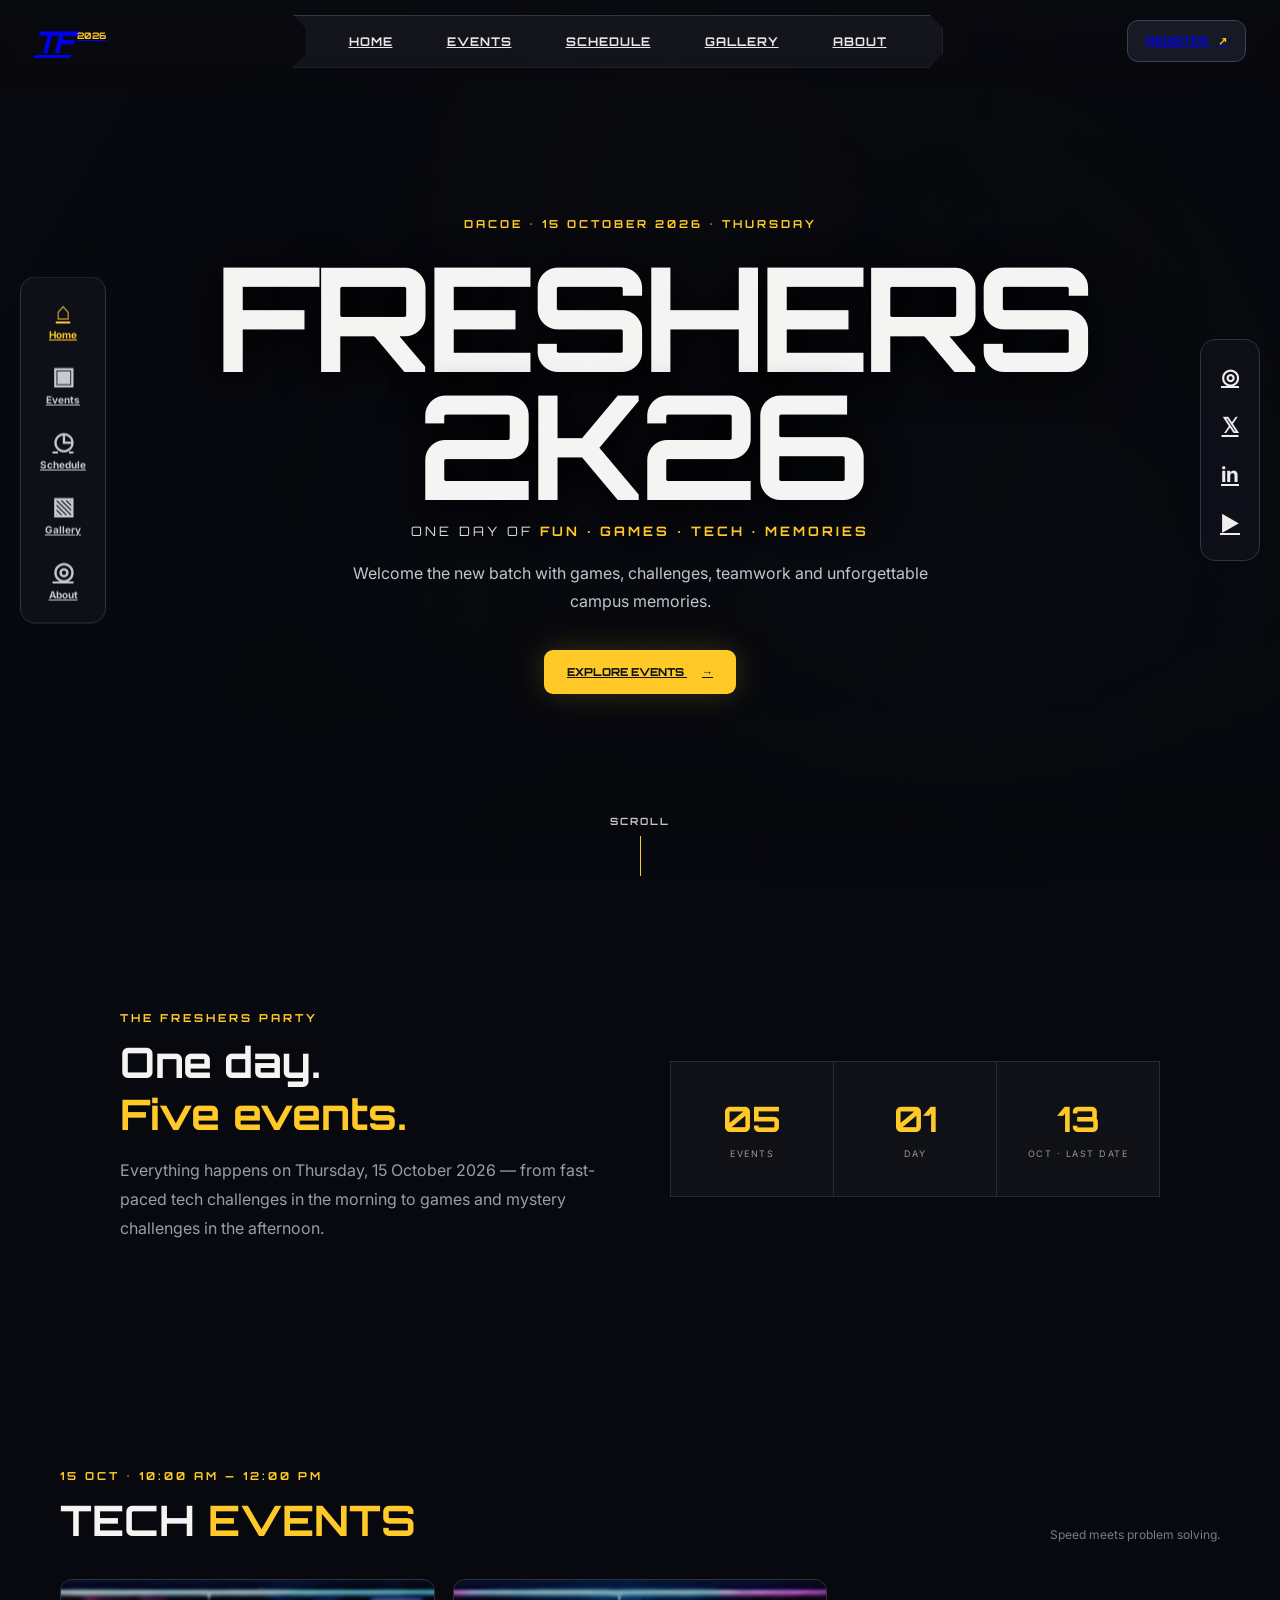
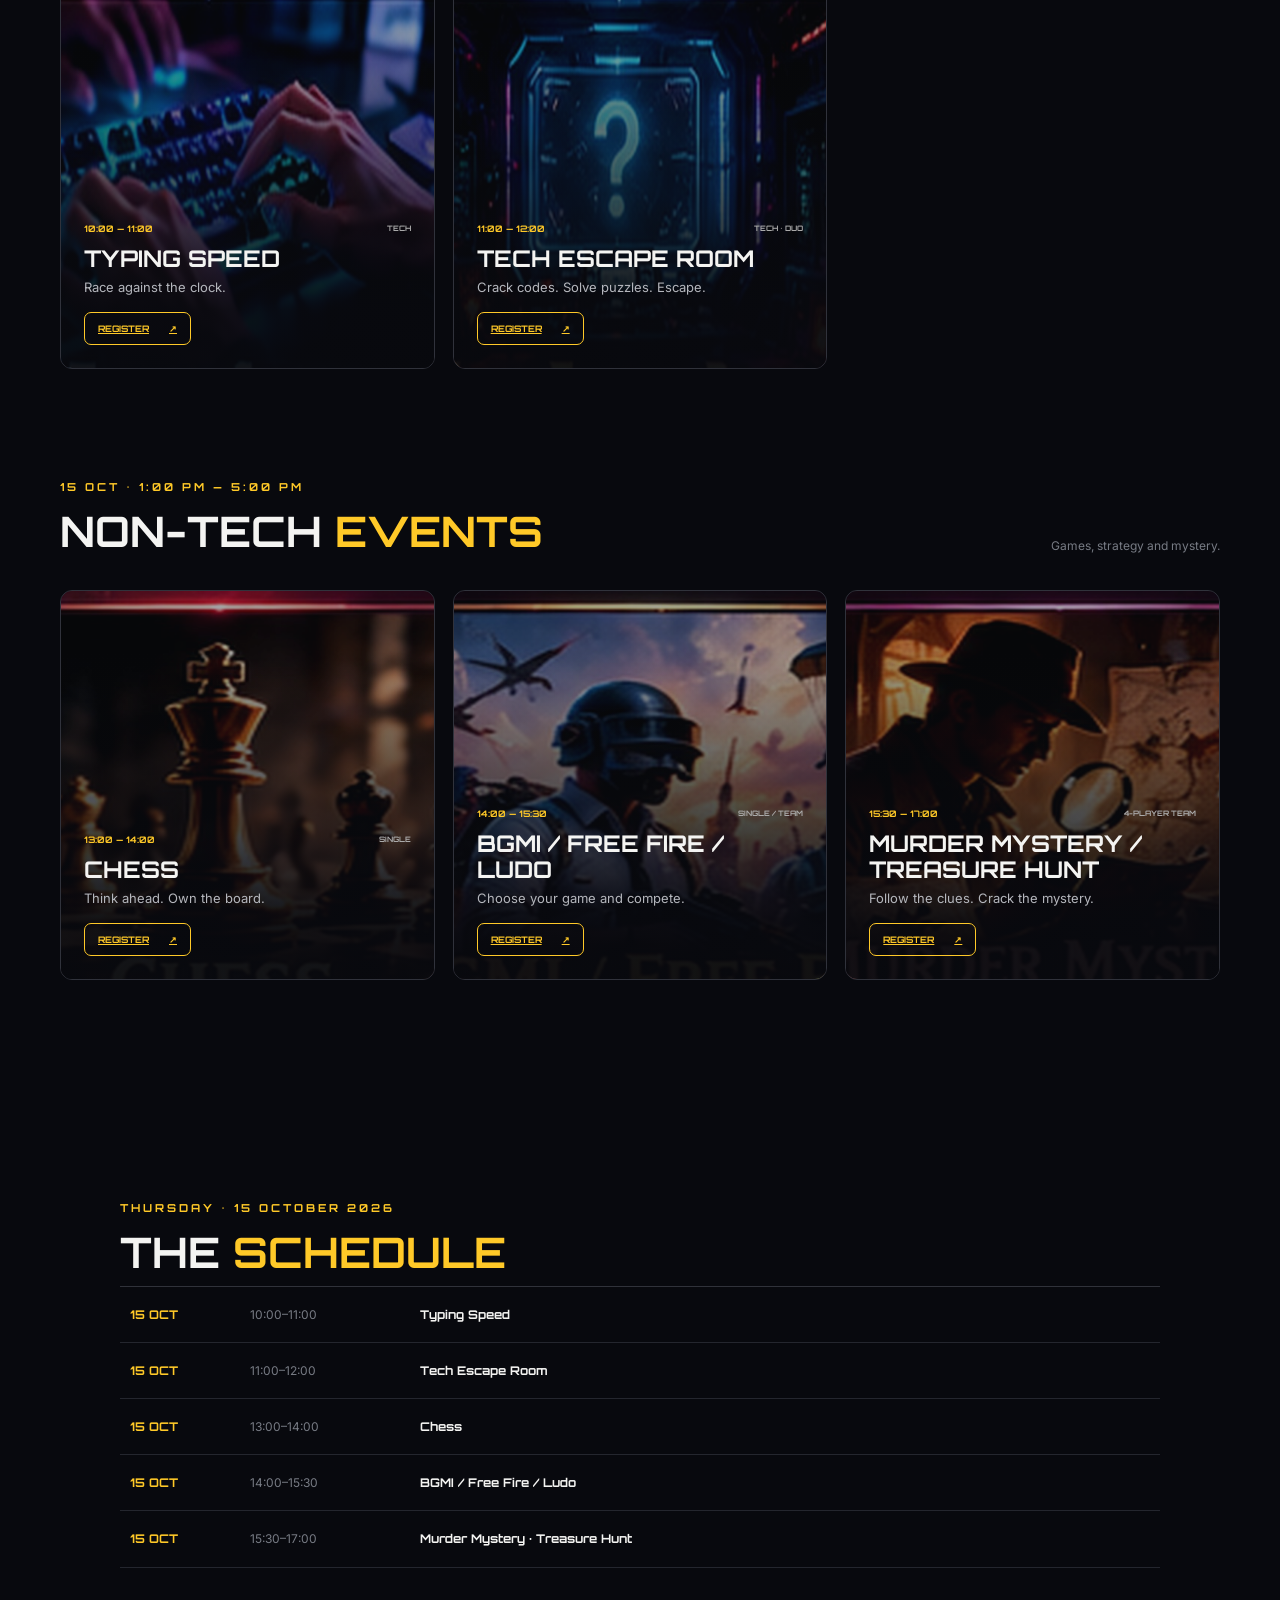
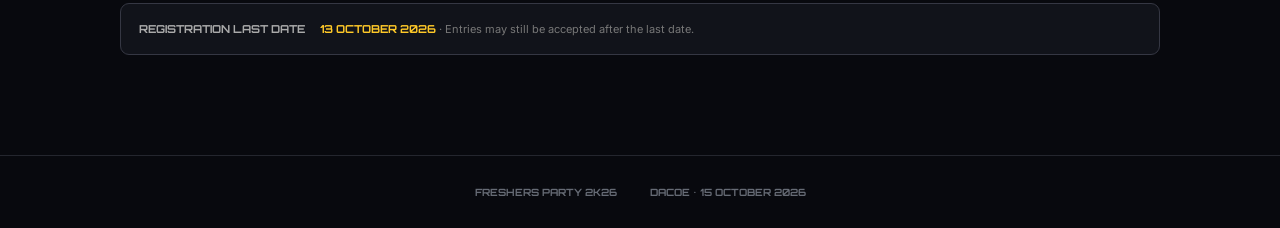
==== register.html @ eb6db500 "Add files via upload" ====
<!DOCTYPE html>
<html lang="en">
<head>
<meta charset="UTF-8"><meta name="viewport" content="width=device-width,initial-scale=1.0">
<title>Freshers Party 2K26 | Registration</title>
<link rel="preconnect" href="https://fonts.googleapis.com">
<link href="https://fonts.googleapis.com/css2?family=Orbitron:wght@500;600;700;800&family=Inter:wght@400;500;600;700;800&display=swap" rel="stylesheet">
<link rel="stylesheet" href="style.css">
</head>
<body class="registration">
<header class="topbar">
  <a class="logo" href="index.html"><span>TF</span><small>2026</small></a>
  <nav class="topnav"><a href="index.html#events">EVENTS</a><a href="index.html#schedule">SCHEDULE</a></nav>
  <a class="signin" href="index.html">← BACK</a>
</header>

<main class="reg-wrap"><div class="reg-panel">
<div class="reg-heading">
  <p class="mini" id="day"></p>
  <h1 id="name">EVENT REGISTRATION</h1>
  <p id="time"></p>
  <div class="last">LAST DATE: <b>13 OCTOBER 2026</b><small>Registration remains open for late entries.</small></div>
</div>

<form id="form">
  <input type="hidden" name="event" id="event">
  <div id="gameWrap"></div>
  <div id="fields"></div>
  <button id="submit" type="submit">SUBMIT REGISTRATION <span>↗</span></button>
  <p id="status"></p>
</form>
</div></main>

<script src="config.js"></script>
<script>
const E = {
  chess:["CHESS","15 OCTOBER 2026 • NON-TECH","1:00 PM – 2:00 PM","single"],
  "bgmi-free-fire-ludo":["BGMI / FREE FIRE / LUDO","15 OCTOBER 2026 • NON-TECH","2:00 PM – 3:30 PM","choice"],
  "murder-mystery-treasure-hunt":["MURDER MYSTERY / TREASURE HUNT","15 OCTOBER 2026 • NON-TECH","3:30 PM – 5:00 PM","team4"],
  "typing-speed":["TYPING SPEED","15 OCTOBER 2026 • TECH","10:00 AM – 11:00 AM","single"],
  "tech-escape-room":["TECH ESCAPE ROOM","15 OCTOBER 2026 • TECH","11:00 AM – 12:00 PM","duo"]
};

const slug = new URLSearchParams(location.search).get("event");
const x = E[slug];
if(!x) location.href="index.html";

document.getElementById("name").textContent=x[0];
document.getElementById("day").textContent=x[1];
document.getElementById("time").textContent=x[2];
document.getElementById("event").value=x[0];

const fields=document.getElementById("fields");
const gameWrap=document.getElementById("gameWrap");

function label(text,name,type="text",placeholder=""){
  return `<label>${text}<input name="${name}" type="${type}" ${placeholder?`placeholder="${placeholder}"`:""} required></label>`;
}

function renderSingle(){
  fields.innerHTML=`
    <div class="form-row">
      ${label("PARTICIPANT NAME","participantName")}
      ${label("GMAIL","participantEmail","email","name@gmail.com")}
    </div>
    ${label("MOBILE NUMBER","mobile","tel","10-digit mobile number")}
    <p class="form-note">This is a <b>single-player event</b>. Only one participant is required.</p>`;
}

function renderDuo(){
  fields.innerHTML=`
    ${label("TEAM NAME","teamName")}
    <div class="member-title">PLAYER 1</div>
    <div class="form-row">${label("PLAYER 1 NAME","player1Name")}${label("PLAYER 1 GMAIL","player1Email","email","name@gmail.com")}</div>
    <div class="member-title">PLAYER 2</div>
    <div class="form-row">${label("PLAYER 2 NAME","player2Name")}${label("PLAYER 2 GMAIL","player2Email","email","name@gmail.com")}</div>
    ${label("CAPTAIN MOBILE NUMBER","mobile","tel","10-digit mobile number")}
    <p class="form-note">This is a <b>2-player duo event</b>. Enter both players before submitting.</p>`;
}

function renderTeam4(){
  let members="";
  for(let i=1;i<=4;i++){
    members+=`<div class="member-title">PLAYER ${i}</div><div class="form-row">
      ${label(`PLAYER ${i} NAME`,`player${i}Name`)}
      ${label(`PLAYER ${i} GMAIL`,`player${i}Email`,"email","name@gmail.com")}
    </div>`;
  }
  fields.innerHTML=`
    ${label("TEAM / SQUAD NAME","teamName")}
    ${members}
    ${label("CAPTAIN MOBILE NUMBER","mobile","tel","10-digit mobile number")}
    <p class="form-note">This is a <b>4-player team event</b>. Enter all four players before submitting.</p>`;
}

function renderGameChoice(){
  gameWrap.innerHTML=`
    <label>CHOOSE GAME
      <select id="gameChoice" name="gameChoice" required>
        <option value="">Select your game</option>
        <option value="LUDO">LUDO — Single Player</option>
        <option value="BGMI">BGMI — 4 Player Team</option>
        <option value="FREE FIRE">FREE FIRE — 4 Player Team</option>
      </select>
    </label>`;
  fields.innerHTML=`<p class="form-note">Choose <b>Ludo</b> for a single-player registration, or <b>BGMI / Free Fire</b> for a 4-player team.</p>`;
  document.getElementById("gameChoice").addEventListener("change", e=>{
    const v=e.target.value;
    if(v==="LUDO"){
      document.getElementById("event").value="LUDO";
      renderSingle();
    }else if(v==="BGMI" || v==="FREE FIRE"){
      document.getElementById("event").value=v;
      renderTeam4();
    }else{
      document.getElementById("event").value=x[0];
      fields.innerHTML="";
    }
  });
}

if(x[3]==="single") renderSingle();
else if(x[3]==="duo") renderDuo();
else if(x[3]==="team4") renderTeam4();
else renderGameChoice();

function getMobile(){
  return document.getElementById("fields").querySelector('[name="mobile"]');
}

document.getElementById("form").addEventListener("input",e=>{
  if(e.target.name==="mobile") e.target.value=e.target.value.replace(/\D/g,"").slice(0,10);
});

document.getElementById("form").addEventListener("submit",async e=>{
  e.preventDefault();
  const form=e.currentTarget, status=document.getElementById("status");
  const mobile=getMobile();

  if(!mobile || !/^[6-9]\d{9}$/.test(mobile.value)){
    status.textContent="Enter a valid 10-digit Indian mobile number.";
    status.className="err"; return;
  }

  if(!CONFIG.GOOGLE_SCRIPT_URL || CONFIG.GOOGLE_SCRIPT_URL.includes("PASTE_")){
    status.textContent="Connect the Google Sheet backend in config.js first.";
    status.className="err"; return;
  }

  const submit=document.getElementById("submit");
  submit.disabled=true; submit.textContent="SUBMITTING...";

  try{
    const payload=Object.fromEntries(new FormData(form).entries());
    delete payload.gameChoice;

    const response=await fetch(CONFIG.GOOGLE_SCRIPT_URL,{
      method:"POST",
      body:JSON.stringify(payload),
      headers:{"Content-Type":"text/plain;charset=utf-8"}
    });

    const result=await response.json();
    if(!result.ok) throw Error(result.message||"Submission failed");

    status.textContent="Registration submitted successfully.";
    status.className="ok";
    form.reset();
    document.getElementById("event").value=x[0];
    if(x[3]==="choice") renderGameChoice();
  }catch(err){
    status.textContent="Submission failed. Please try again.";
    status.className="err";
  }finally{
    submit.disabled=false;
    submit.innerHTML='SUBMIT REGISTRATION <span>↗</span>';
  }
});
</script>
</body>
</html>
---- style.css ----
*{box-sizing:border-box}html{scroll-behavior:smooth}body{margin:0;background:#08090e;color:#f4f4f2;font-family:Inter,Arial,sans-serif;overflow-x:hidden}.bg-glow{position:fixed;inset:0;pointer-events:none;background:radial-gradient(circle at 50% 10%,rgba(255,196,40,.08),transparent 35%),radial-gradient(circle at 80% 70%,rgba(0,211,255,.06),transparent 30%)}.topbar{height:82px;position:fixed;z-index:20;top:0;left:0;right:0;display:flex;align-items:center;justify-content:space-between;padding:0 34px;background:linear-gradient(#090a0fdd,transparent);backdrop-filter:blur(8px)}.logo{width:74px;display:flex;align-items:center;gap:6px;font-family:Orbitron;font-weight:800;font-size:30px;font-style:italic}.logo span{letter-spacing:-4px}.logo small{font-size:9px;color:#ffc928;font-style:normal;align-self:flex-start;margin-top:7px}.topnav{display:flex;gap:0;padding:0 28px;background:#161720dd;border:1px solid #343542;clip-path:polygon(0 0,98% 0,100% 25%,100% 75%,98% 100%,0 100%,2% 75%,2% 25%)}.topnav a{padding:18px 27px;font-family:Orbitron;font-size:12px;font-weight:700;letter-spacing:1px;color:#e8e8e6}.topnav a:hover{color:#ffc928}.signin{border:1px solid #3d4150;background:#171924;border-radius:11px;padding:13px 18px;font-family:Orbitron;font-size:11px;font-weight:700}.signin b{color:#ffc928;margin-left:7px}.side-nav,.social-nav{position:fixed;z-index:18;top:50%;transform:translateY(-50%);background:#10111adb;border:1px solid #303340;border-radius:15px;backdrop-filter:blur(12px)}.side-nav{left:20px;width:86px;padding:10px 0}.side-nav a{display:flex;flex-direction:column;align-items:center;gap:5px;padding:12px 5px;color:#c9cad0;font-size:10px;font-weight:700}.side-nav i{font-style:normal;font-size:24px;line-height:1}.side-nav a:hover,.side-nav .active{color:#ffc928}.social-nav{right:20px;width:60px;padding:12px 0}.social-nav a{display:block;text-align:center;padding:12px 0;color:#eee;font-size:21px;font-weight:700}.social-nav a:hover{color:#ffc928}.hero{height:100vh;min-height:700px;position:relative;display:flex;align-items:center;justify-content:center;background:linear-gradient(120deg,#08090e 8%,rgba(8,9,14,.62)),url("https://images.pexels.com/photos/325185/pexels-photo-325185.jpeg?auto=compress&cs=tinysrgb&w=2000") center/cover fixed}.hero:after{content:"";position:absolute;inset:0;background:linear-gradient(transparent 70%,#08090e),radial-gradient(circle at 50% 45%,transparent 10%,#08090eaa 80%)}.hero-content{position:relative;z-index:2;text-align:center;max-width:900px;padding:40px 25px}.mini{font-family:Orbitron;font-size:11px;letter-spacing:3px;color:#ffc928;font-weight:700}.hero h1{font-family:Orbitron;font-size:clamp(60px,12vw,145px);line-height:.88;letter-spacing:-7px;margin:22px 0 15px;text-shadow:0 8px 40px #000}.hero h1 span{color:#ffc928}.hero-sub{font-family:Orbitron;letter-spacing:3px;font-size:13px;color:#d8d9de}.hero-sub b{color:#ffc928}.hero-copy{max-width:610px;margin:20px auto;color:#c3c5ca;line-height:1.7}.hero-btn{display:inline-block;margin-top:15px;background:#ffc928;color:#111;padding:15px 23px;border-radius:9px;font-family:Orbitron;font-size:11px;font-weight:800;box-shadow:0 0 30px #ffc92833}.hero-btn span{margin-left:15px}.scroll{position:absolute;z-index:3;bottom:24px;left:50%;transform:translateX(-50%);font:700 10px Orbitron;letter-spacing:2px;color:#c5c6c9}.scroll span{display:block;width:1px;height:40px;background:#ffc928;margin:9px auto 0}.intro{max-width:1100px;margin:auto;padding:100px 30px;display:grid;grid-template-columns:1fr 1fr;gap:60px;align-items:center}.intro h2,.schedule h2,.section-title h2{font-family:Orbitron;font-size:42px;margin:8px 0}.intro h2 span,.schedule h2 span,.section-title h2 span{color:#ffc928}.intro p:not(.mini){color:#999da7;line-height:1.8;max-width:500px}.stats{display:grid;grid-template-columns:repeat(3,1fr);gap:1px;background:#292b34;border:1px solid #292b34}.stats div{background:#101117;padding:35px 15px;text-align:center}.stats strong{display:block;font:700 35px Orbitron;color:#ffc928}.stats span{font-size:9px;letter-spacing:1.5px;color:#999}.events-section{max-width:1220px;margin:auto;padding:40px 30px 110px}.section-title{display:flex;justify-content:space-between;align-items:end;margin:60px 0 25px}.section-title>p{color:#777b84;font-size:12px}.event-grid{display:grid;grid-template-columns:repeat(3,1fr);gap:18px}.event{min-height:390px;position:relative;overflow:hidden;border:1px solid #30323b;background:#12131a;border-radius:12px}.event.wide{grid-column:span 1}.event img{position:absolute;inset:0;width:100%;height:100%;object-fit:cover;opacity:.62;transition:.5s}.event:after{content:"";position:absolute;inset:0;background:linear-gradient(transparent 15%,#08090eee 85%)}.event:hover img{transform:scale(1.08);opacity:.8}.event-info{position:absolute;z-index:2;left:0;right:0;bottom:0;padding:23px}.event-info>div{display:flex;justify-content:space-between;color:#ffc928;font:700 9px Orbitron}.event-info small{color:#aaa}.event h3{font:700 23px Orbitron;margin:12px 0 7px}.event p{margin:0 0 17px;color:#b5b7bd;font-size:13px}.event a{display:inline-flex;align-items:center;gap:20px;border:1px solid #ffc928;color:#ffc928;padding:10px 13px;border-radius:7px;font:700 9px Orbitron}.event a:hover{background:#ffc928;color:#111}.tech-title{margin-top:100px}.tech-grid .event{border-color:#254d58}.schedule{padding:100px 30px;max-width:1100px;margin:auto}.timeline{border-top:1px solid #30323a}.timeline div{display:grid;grid-template-columns:120px 170px 1fr;padding:20px 10px;border-bottom:1px solid #24262e}.timeline strong{color:#ffc928;font:700 12px Orbitron}.timeline span{color:#777b84;font-size:12px}.timeline b{font-family:Orbitron;font-size:12px}.deadline{margin-top:35px;border:1px solid #353743;background:#11131a;padding:18px;font:700 11px Orbitron;color:#aaa;border-radius:9px}.deadline strong{color:#ffc928;margin-left:12px}.deadline small{font:400 11px Inter;color:#777}.registration{background:radial-gradient(circle at 50% 0,#1c1b17,#08090e 45%)}.reg-wrap{min-height:100vh;display:flex;align-items:center;justify-content:center;padding:120px 25px 60px}.reg-panel{width:min(900px,100%);border:1px solid #343640;background:#11131aee;border-radius:18px;box-shadow:0 25px 100px #0008;overflow:hidden}.reg-heading{padding:38px;border-bottom:1px solid #292b34;background:linear-gradient(120deg,#17181f,#101116)}.reg-heading h1{font:700 clamp(28px,5vw,48px) Orbitron;margin:10px 0}.reg-heading>p:not(.mini){color:#999da7}.last{display:inline-block;border:1px solid #444650;padding:13px;border-radius:8px;font:700 10px Orbitron;color:#aaa}.last b{color:#ffc928}.last small{display:block;margin-top:7px;font:400 11px Inter}.registration form{padding:35px}.form-row{display:grid;grid-template-columns:1fr 1fr;gap:18px}label{display:block;font:700 10px Orbitron;letter-spacing:.5px;color:#c7c8cc;margin-bottom:18px}input{display:block;width:100%;margin-top:9px;background:#090a0f;border:1px solid #353741;color:#fff;padding:15px;border-radius:8px;outline:none;font:500 14px Inter}input:focus{border-color:#ffc928;box-shadow:0 0 0 3px #ffc92815}button{width:100%;border:0;background:#ffc928;color:#111;padding:16px;border-radius:8px;font:800 11px Orbitron;cursor:pointer}button span{margin-left:20px}#status{min-height:18px;font-size:13px}.ok{color:#7be28c}.err{color:#ff7272}footer{border-top:1px solid #24262e;padding:30px;text-align:center;color:#666b75;font:700 10px Orbitron}footer span{margin-left:30px}@media(max-width:900px){.topnav{display:none}.side-nav{left:10px}.social-nav{right:10px}.event-grid{grid-template-columns:1fr 1fr}.intro{grid-template-columns:1fr}.hero{background-attachment:scroll}}@media(max-width:620px){.topbar{padding:0 15px}.side-nav,.social-nav{display:none}.hero{min-height:650px}.hero h1{letter-spacing:-3px}.events-section,.schedule{padding-left:18px;padding-right:18px}.event-grid{grid-template-columns:1fr}.section-title{display:block}.section-title>p{margin-top:10px}.timeline div{grid-template-columns:1fr;gap:7px}.form-row{grid-template-columns:1fr}.registration form,.reg-heading{padding:25px 20px}.intro{padding:70px 22px}.stats{grid-template-columns:1fr}.stats div{padding:20px}.signin{padding:10px;font-size:9px}}
.gallery-section{max-width:1100px;margin:auto;padding:80px 30px 30px}.gallery-section h2{font-family:Orbitron;font-size:42px;margin:8px 0 25px}.gallery-section h2 span{color:#ffc928}.gallery-section img{width:100%;display:block;border:1px solid #343640;border-radius:16px;box-shadow:0 25px 80px #0009}.gallery-section img:hover{filter:saturate(1.12);transform:translateY(-3px);transition:.3s}@media(max-width:620px){.gallery-section{padding:60px 18px 20px}.gallery-section h2{font-size:30px}}

.form-note{margin:-4px 0 20px;color:#777b84;font-size:12px}.form-note b{color:#ffc928}.member-title{font:700 10px Orbitron;letter-spacing:1px;color:#ffc928;border-top:1px solid #292b34;padding:16px 0 10px;margin-top:4px}

select{
  display:block;width:100%;margin-top:9px;background:#090a0f;border:1px solid #353741;
  color:#fff;padding:15px;border-radius:8px;outline:none;font:500 14px Inter;
}
select:focus{border-color:#ffc928;box-shadow:0 0 0 3px #ffc92815}
.event h3{line-height:1.15}
@media(min-width:901px){
  .events-section>.event-grid:first-of-type{grid-template-columns:repeat(2,1fr);max-width:820px;margin:auto}
}
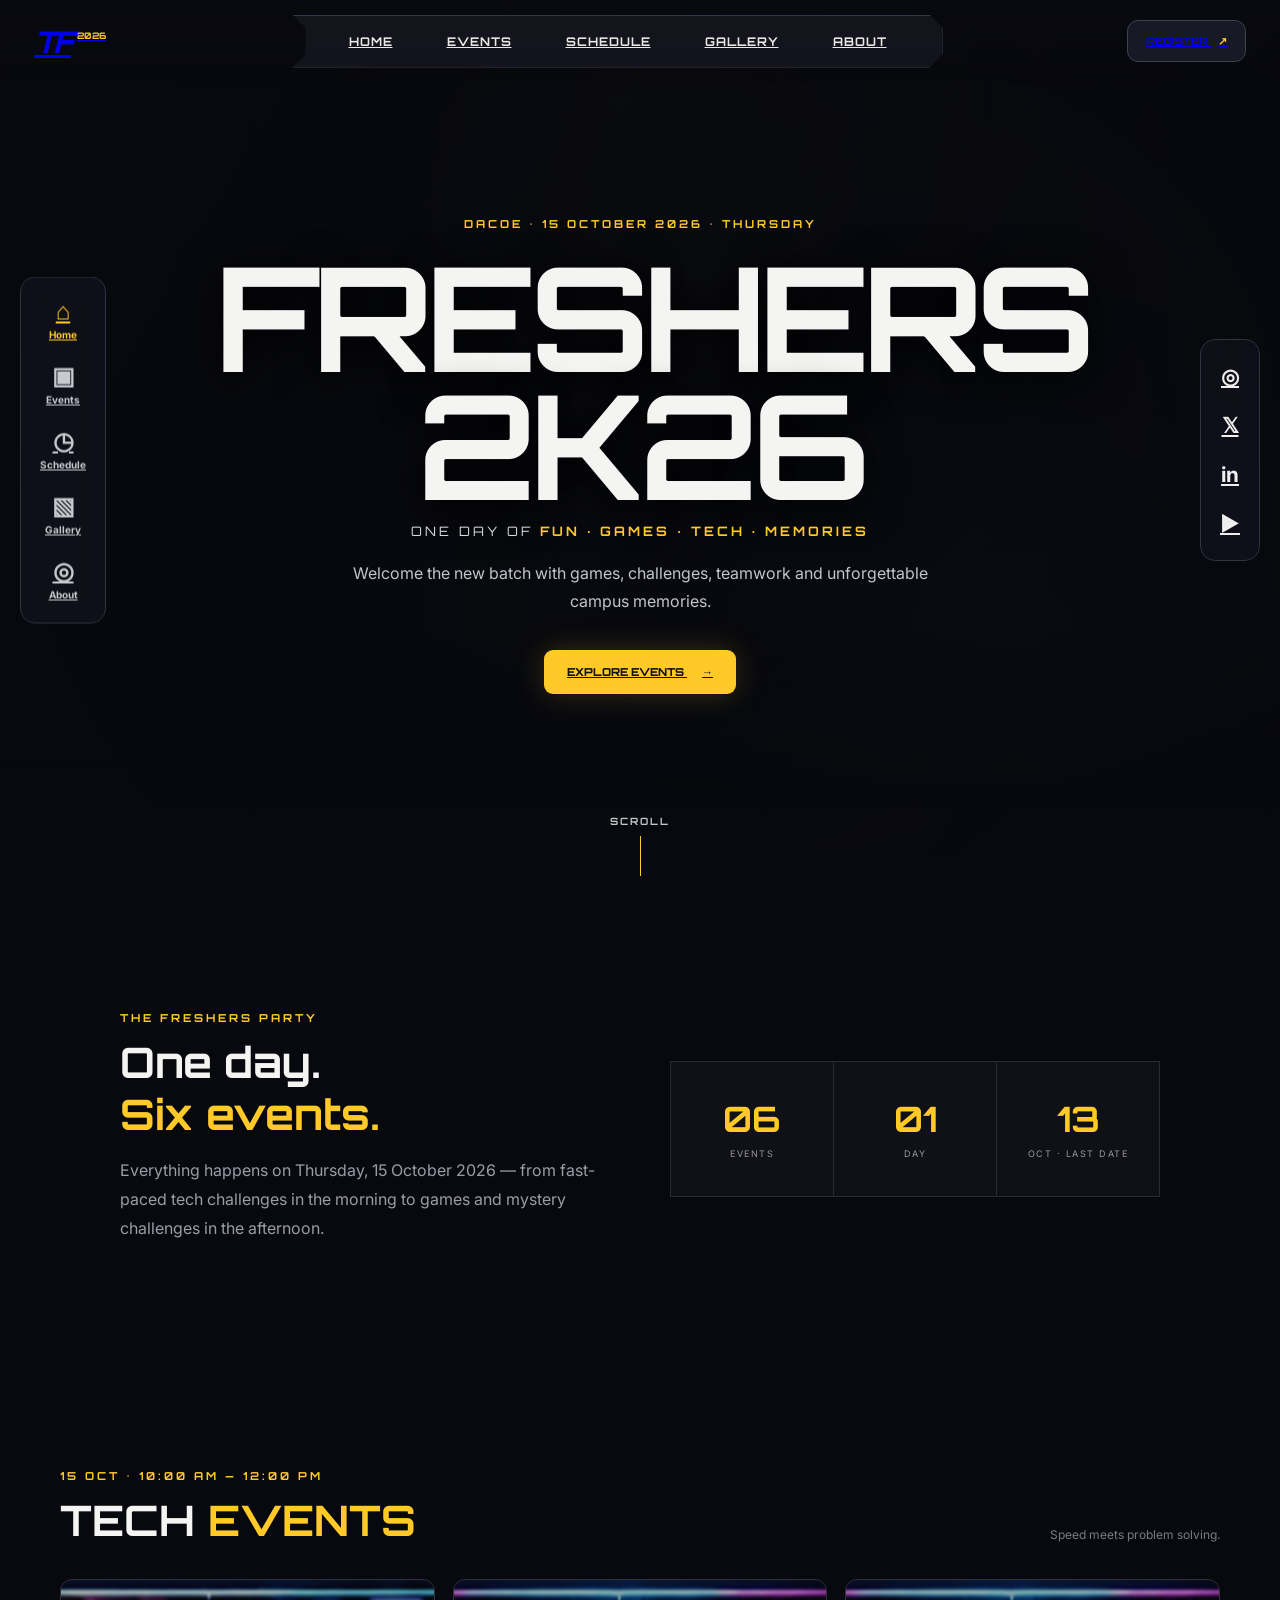
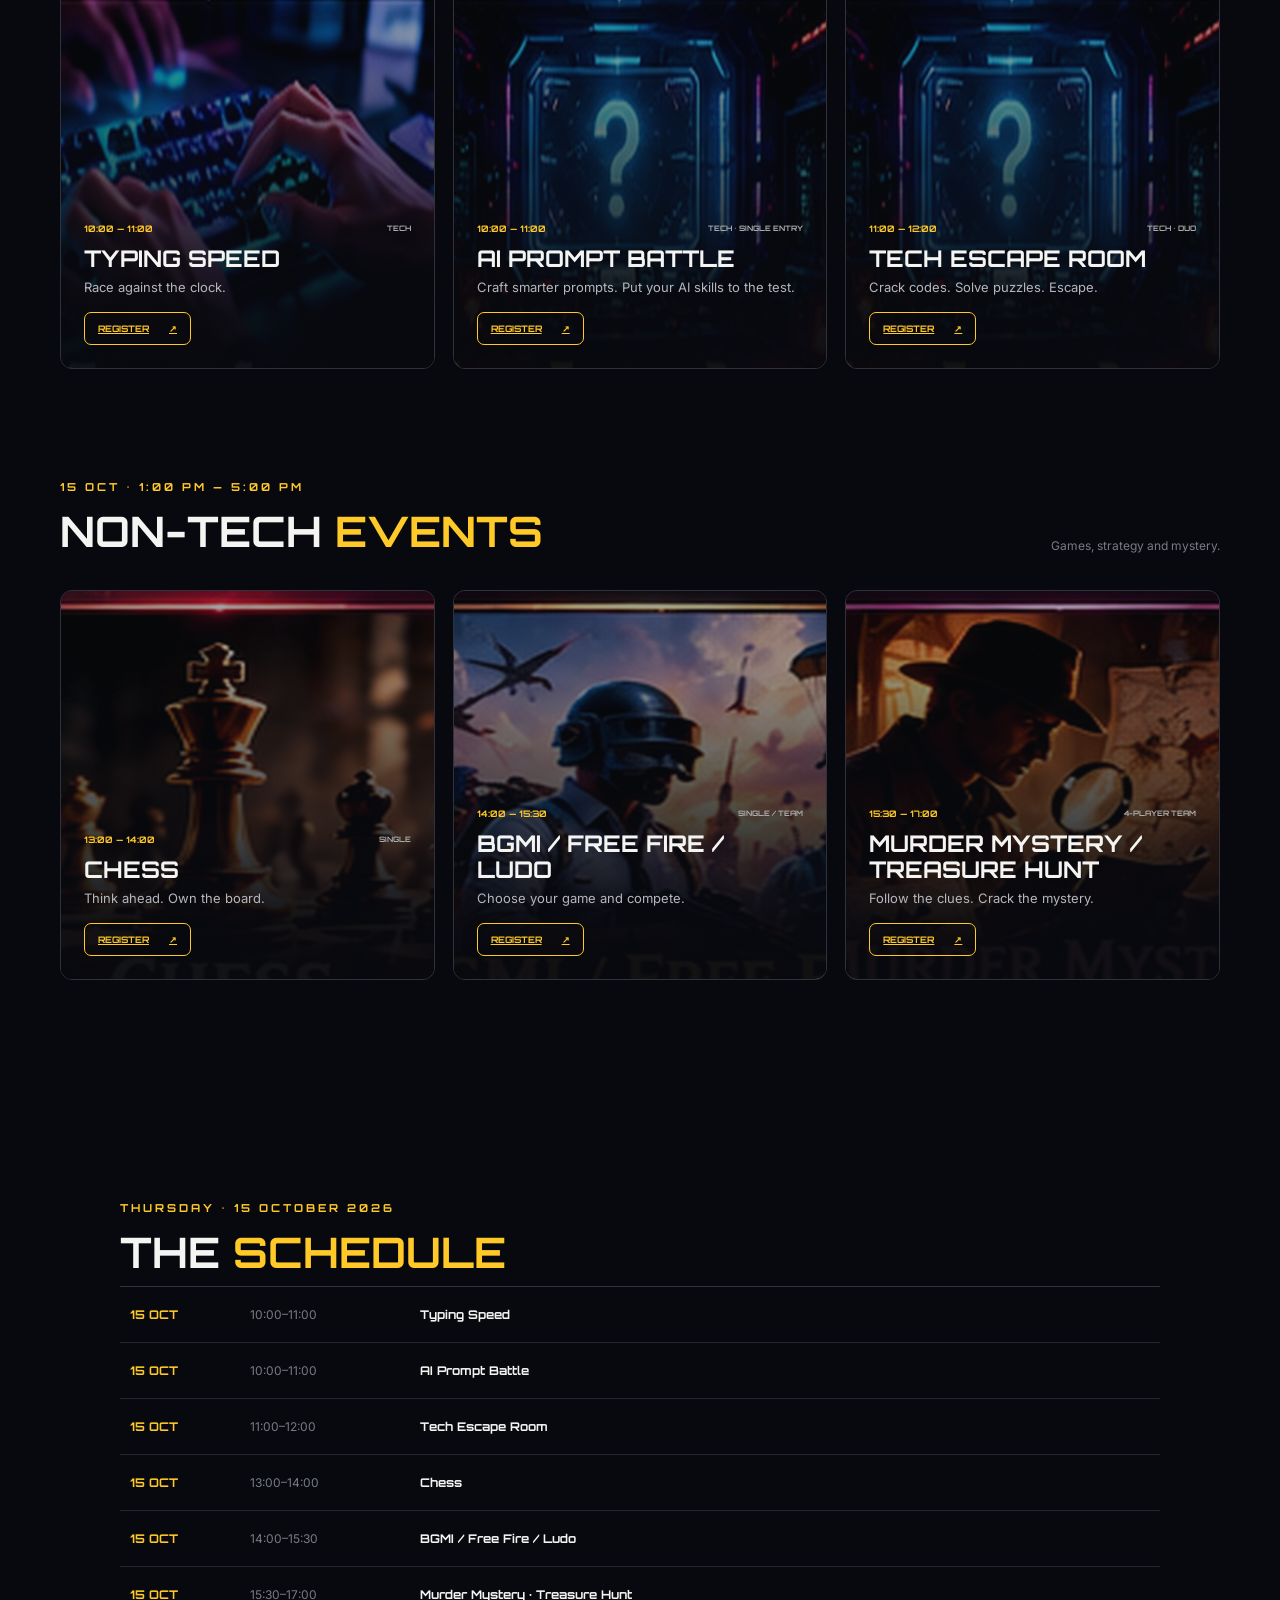
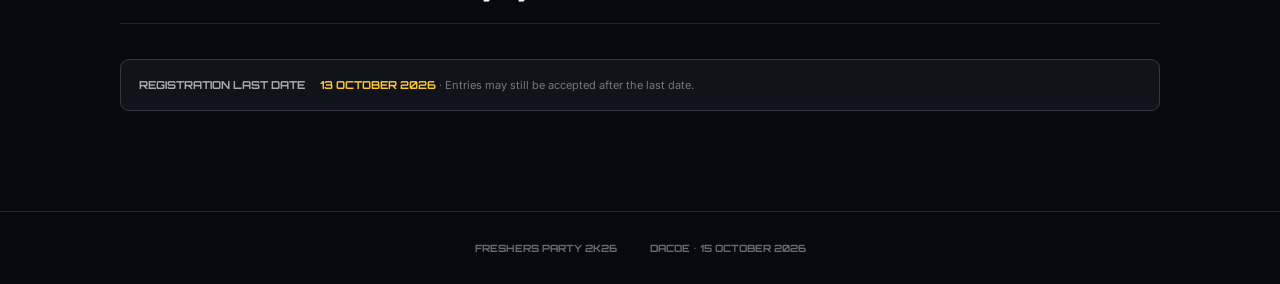
==== commit 63a53e98: "Add single-entry AI Prompt Battle registration" ====
--- a/register.html
+++ b/register.html
@@ -38,6 +38,7 @@
   "bgmi-free-fire-ludo":["BGMI / FREE FIRE / LUDO","15 OCTOBER 2026 • NON-TECH","2:00 PM – 3:30 PM","choice"],
   "murder-mystery-treasure-hunt":["MURDER MYSTERY / TREASURE HUNT","15 OCTOBER 2026 • NON-TECH","3:30 PM – 5:00 PM","team4"],
   "typing-speed":["TYPING SPEED","15 OCTOBER 2026 • TECH","10:00 AM – 11:00 AM","single"],
+  "ai-prompt-battle":["AI PROMPT BATTLE","15 OCTOBER 2026 • TECH","10:00 AM – 11:00 AM","single"],
   "tech-escape-room":["TECH ESCAPE ROOM","15 OCTOBER 2026 • TECH","11:00 AM – 12:00 PM","duo"]
 };
 
